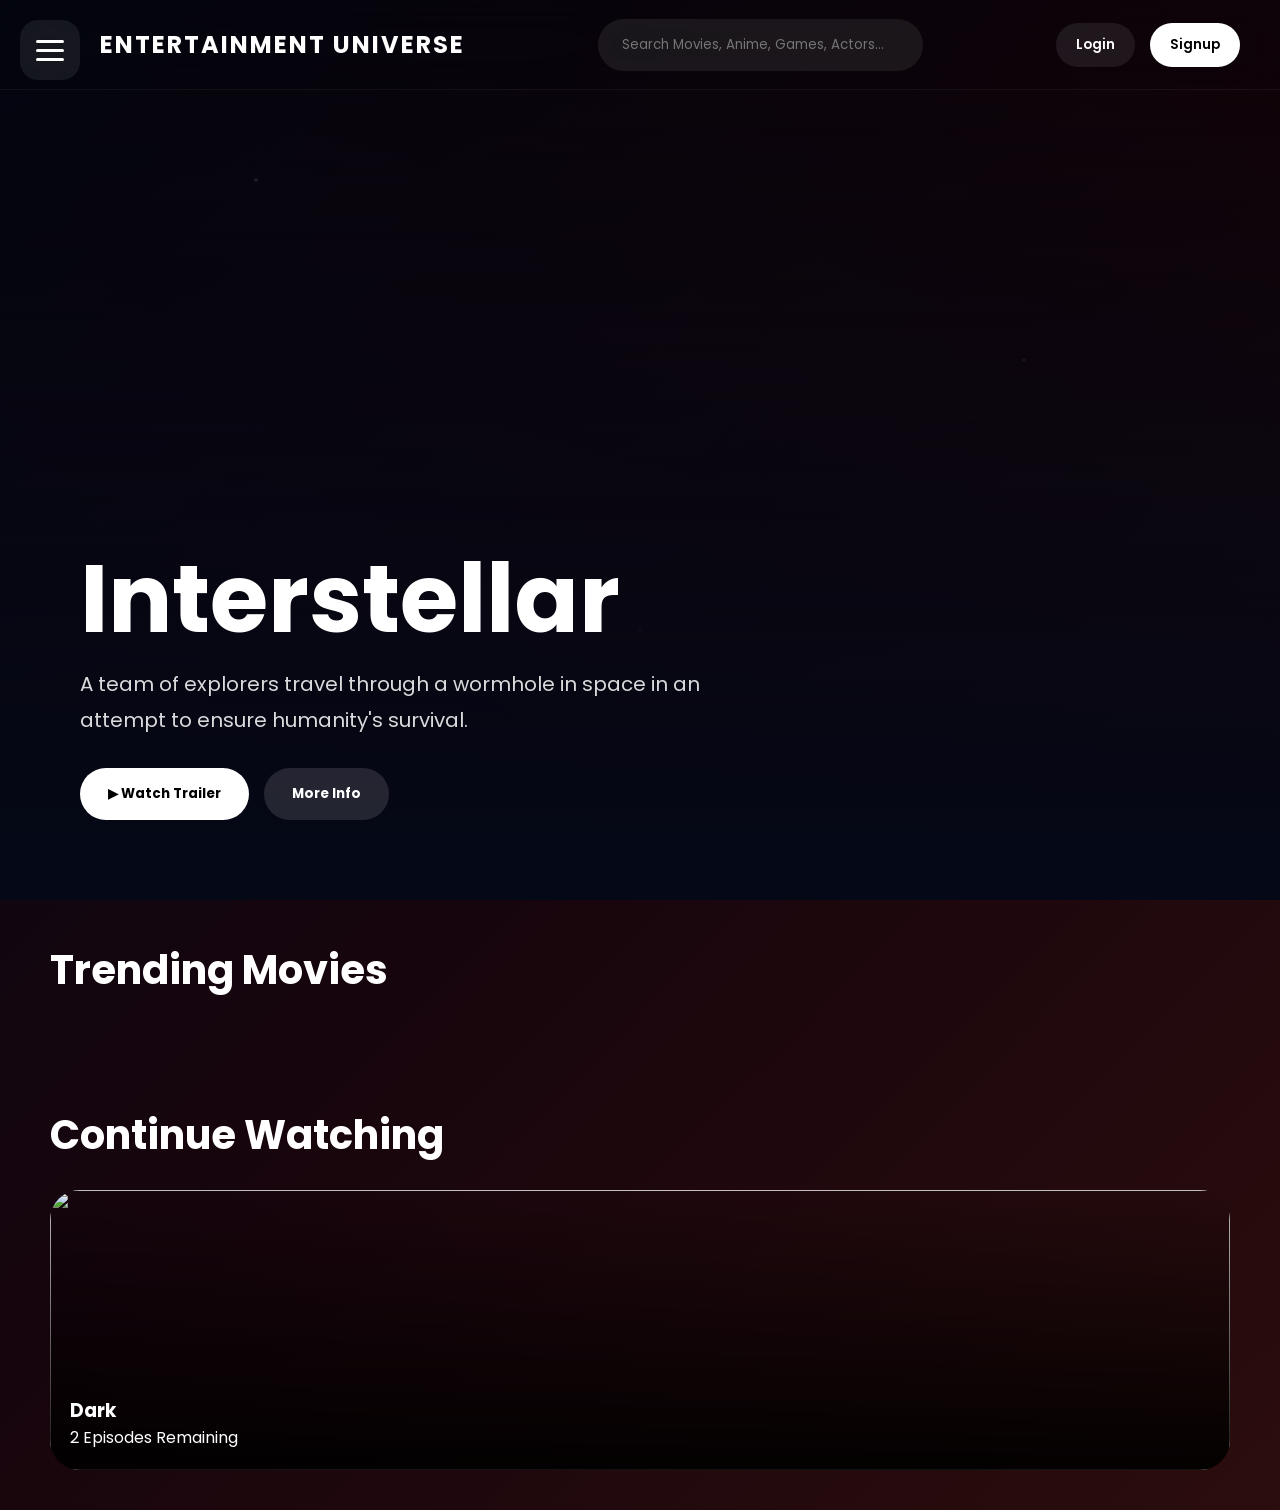
==== index.html @ 8da45f1c "Add files via upload" ====
<!DOCTYPE html>
<html lang="en">

<head>

<meta charset="UTF-8">
<meta name="viewport" content="width=device-width, initial-scale=1.0">

<title>Entertainment Universe</title>

<link rel="stylesheet" href="index.css">

<link href="https://fonts.googleapis.com/css2?family=Poppins:wght@300;400;500;700&display=swap" rel="stylesheet">

</head>

<body class="movies">

<div class="particles"></div>

<!-- MENU BUTTON -->

<div class="menu-btn" id="menuBtn" onclick="toggleSidebar()">

<div class="bar"></div>
<div class="bar"></div>
<div class="bar"></div>

</div>

<!-- SIDEBAR -->

<aside class="sidebar" id="sidebar">

<button onclick="goHome()">🏠 Home</button>

<button onclick="openMovie()">🎬 Movies</button>

<button onclick="openWebSeries()">📺 Web Series</button>

<button onclick="openAnime()">🎌 Anime</button>

<button onclick="openAnimeMovie()">🍿 Anime Movies</button>

<button onclick="openGame()">🎮 Games</button>

<button onclick="openCartoon()">🧸 Cartoons</button>

<button onclick="openWishlist()">❤️ Wishlist</button>

<button onclick="openSettings()">⚙️ Settings</button>

</aside>

<!-- TOPBAR -->

<header class="topbar">

<div class="logo" onclick="goHome()">
ENTERTAINMENT UNIVERSE
</div>

<div class="search-box">

<input type="text"
placeholder="Search Movies, Anime, Games, Actors..."
onkeypress="globalSearch(event)"
oninput="showSuggestions(this.value)">

<div id="suggestionsBox"></div>

</div>

<div class="auth">

<button class="login-btn">
Login
</button>

<button class="signup-btn">
Signup
</button>

</div>

</header>

<!-- HERO -->

<section class="hero" id="home">

<div class="hero-overlay"></div>

<div class="hero-content">

<h1 id="heroTitle">
Interstellar
</h1>

<p id="heroText">
A team of explorers travel through a wormhole in space in an attempt to ensure humanity's survival.
</p>

<div class="hero-buttons">

<button class="watch-btn">
▶ Watch Trailer
</button>

<button class="info-btn" onclick="openMovie()">
More Info
</button>

</div>

</div>

</section>

<!-- TRENDING MOVIES -->

<section class="content-row">

<div class="row-header">
<h2>Trending Movies</h2>
</div>

<div class="movie-row" id="trendingMovies"></div>

</section>

<!-- CONTINUE WATCHING -->

<section class="content-row">

<div class="row-header">
<h2>Continue Watching</h2>
</div>



<div class="wide-card" onclick="openWebSeries()">

<img src="https://picsum.photos/700/400?32">

<div class="wide-overlay"></div>

<div class="wide-info">

<h3>Dark</h3>

<p>2 Episodes Remaining</p>

</div>

</div>

</div>

</section>

<script src="index.js"></script>
<script src="tmdb.js"></script>
<script src="router.js"></script>

</body>

</html>
---- index.css ----
*{
margin:0;
padding:0;
box-sizing:border-box;
font-family:'Poppins',sans-serif;
}

body{
background:#050816;
color:white;
overflow-x:hidden;
transition:0.7s ease;
}

/* PARTICLES */

.particles{
position:fixed;
inset:0;
pointer-events:none;
background-image:
radial-gradient(circle at 20% 20%,rgba(255,255,255,0.15) 2px,transparent 2px),
radial-gradient(circle at 80% 40%,rgba(255,255,255,0.12) 2px,transparent 2px),
radial-gradient(circle at 50% 70%,rgba(255,255,255,0.08) 2px,transparent 2px);
animation:floatParticles 20s linear infinite;
z-index:-1;
}

@keyframes floatParticles{
0%{transform:translateY(0px);}
100%{transform:translateY(-80px);}
}

/* MENU BUTTON */

.menu-btn{
position:fixed;
top:20px;
left:20px;
width:60px;
height:60px;
border-radius:18px;
background:rgba(255,255,255,0.08);
backdrop-filter:blur(20px);
display:flex;
flex-direction:column;
justify-content:center;
align-items:center;
gap:6px;
cursor:pointer;
z-index:3000;
transition:0.4s ease;
}

.menu-btn:hover{
transform:scale(1.08);
background:rgba(255,255,255,0.15);
}

.bar{
width:28px;
height:3px;
border-radius:10px;
background:white;
transition:0.5s ease;
}

.menu-btn.active .bar:nth-child(1){
transform:rotate(45deg) translateY(12px);
}

.menu-btn.active .bar:nth-child(2){
opacity:0;
}

.menu-btn.active .bar:nth-child(3){
transform:rotate(-45deg) translateY(-12px);
}

/* SIDEBAR */

.sidebar{
position:fixed;
top:0;
left:-320px;
width:300px;
height:100vh;
background:rgba(0,0,0,0.85);
backdrop-filter:blur(25px);
padding:120px 20px;
display:flex;
flex-direction:column;
gap:15px;
transition:0.5s ease;
z-index:2500;
}

.sidebar.active{
left:0;
}

.sidebar button{
padding:18px;
border:none;
border-radius:18px;
background:rgba(255,255,255,0.06);
color:white;
cursor:pointer;
font-size:16px;
transition:0.4s ease;
text-align:left;
}

.sidebar button:hover{
transform:translateX(10px);
background:rgba(255,255,255,0.12);
}

/* TOPBAR */

.topbar{
height:90px;
display:flex;
align-items:center;
justify-content:space-between;
padding:0 40px 0 100px;
position:sticky;
top:0;
z-index:1000;
background:rgba(0,0,0,0.35);
backdrop-filter:blur(20px);
border-bottom:1px solid rgba(255,255,255,0.05);
}

.logo{
font-size:24px;
font-weight:700;
letter-spacing:2px;
cursor:pointer;
transition:0.4s ease;
}

.logo:hover{
transform:scale(1.05);
}

.search-box{
flex:1;
display:flex;
justify-content:center;
}

.search-box input{
width:55%;
padding:16px 24px;
border:none;
outline:none;
border-radius:40px;
background:rgba(255,255,255,0.08);
color:white;
backdrop-filter:blur(15px);
transition:0.4s ease;
}

.search-box input:focus{
width:65%;
background:rgba(255,255,255,0.12);
box-shadow:0 0 25px rgba(0,212,255,0.3);
}

.auth{
display:flex;
gap:15px;
}

.auth button{
padding:12px 20px;
border:none;
border-radius:25px;
cursor:pointer;
font-weight:600;
transition:0.4s ease;
}

.login-btn{
background:rgba(255,255,255,0.08);
color:white;
}

.signup-btn{
background:white;
color:black;
}

.auth button:hover{
transform:translateY(-4px);
}

/* HERO */

.hero{
height:90vh;
position:relative;
display:flex;
align-items:flex-end;
padding:80px;
background:url('https://picsum.photos/1600/900?blur=1') center/cover;
overflow:hidden;
transition:0.7s ease;
}

.hero-overlay{
position:absolute;
inset:0;
background:linear-gradient(0deg,#050816 5%,rgba(0,0,0,0.3));
}

.hero-content{
position:relative;
z-index:2;
max-width:700px;
animation:fadeUp 1s ease;
}

.hero-content h1{
font-size:95px;
margin-bottom:20px;
line-height:1;
}

.hero-content p{
font-size:20px;
line-height:1.8;
opacity:0.85;
margin-bottom:30px;
}

.hero-buttons{
display:flex;
gap:15px;
}

.hero-buttons button{
padding:16px 28px;
border:none;
border-radius:35px;
font-weight:700;
cursor:pointer;
transition:0.4s ease;
}

.watch-btn{
background:white;
color:black;
}

.info-btn{
background:rgba(255,255,255,0.12);
color:white;
}

.hero-buttons button:hover{
transform:translateY(-5px) scale(1.03);
}

/* ROWS */

.content-row{
padding:40px 50px;
}

.row-header{
margin-bottom:25px;
}

.row-header h2{
font-size:40px;
}

.movie-row{
display:flex;
gap:25px;
overflow-x:auto;
scrollbar-width:none;
}

.movie-row::-webkit-scrollbar{
display:none;
}

.movie-card{
min-width:260px;
height:420px;
border-radius:28px;
overflow:hidden;
position:relative;
cursor:pointer;
transition:0.5s ease;
background:rgba(255,255,255,0.05);
}

.movie-card:hover{
transform:scale(1.05) translateY(-10px);
}

.movie-card img{
width:100%;
height:100%;
object-fit:cover;
transition:0.5s ease;
}

.movie-card:hover img{
transform:scale(1.08);
}

.movie-info{
position:absolute;
bottom:0;
width:100%;
padding:20px;
background:linear-gradient(0deg,rgba(0,0,0,0.95),transparent);
}

.wide-card{
min-width:500px;
height:280px;
border-radius:30px;
overflow:hidden;
position:relative;
cursor:pointer;
transition:0.5s ease;
}

.wide-card:hover{
transform:scale(1.03);
}

.wide-card img{
width:100%;
height:100%;
object-fit:cover;
}

.wide-overlay{
position:absolute;
inset:0;
background:linear-gradient(0deg,rgba(0,0,0,0.9),transparent);
}

.wide-info{
position:absolute;
bottom:20px;
left:20px;
}

/* THEMES */

.movies{
background:linear-gradient(135deg,#050816,#17050d,#2b0d0d);
}

.games{
background:linear-gradient(135deg,#020617,#001f3f,#00c6ff);
}

.games .hero{
background:url('https://picsum.photos/1600/900?gaming') center/cover;
}

.anime{
background:linear-gradient(135deg,#140021,#41006d,#9c27ff);
}

.anime .hero{
background:url('https://picsum.photos/1600/900?anime') center/cover;
}

.cartoon{
background:linear-gradient(135deg,#1f0036,#ff5f6d,#ffc371);
}

.cartoon .hero{
background:url('https://picsum.photos/1600/900?cartoon') center/cover;
}

@keyframes fadeUp{
from{
opacity:0;
transform:translateY(40px);
}
to{
opacity:1;
transform:translateY(0);
}
}

@media(max-width:900px){

.hero-content h1{
font-size:58px;
}

.search-box input{
width:85%;
}

.topbar{
padding:0 20px 0 90px;
}

.hero{
padding:40px;
}

.content-row{
padding:35px 20px;
}

}

.search-box{
position: relative;
width: 100%;
}

#suggestionsBox{
position: absolute;
top: 55px;
left: 0;
width: 100%;
background: #111;
border-radius: 12px;
overflow: hidden;
z-index: 9999;
box-shadow: 0 10px 25px rgba(0,0,0,0.5);
}

.suggestion-item{
padding: 14px 18px;
cursor: pointer;
border-bottom: 1px solid #222;
transition: 0.3s;
font-size: 15px;
color: white;
}

.suggestion-item:hover{
background: #222;
}
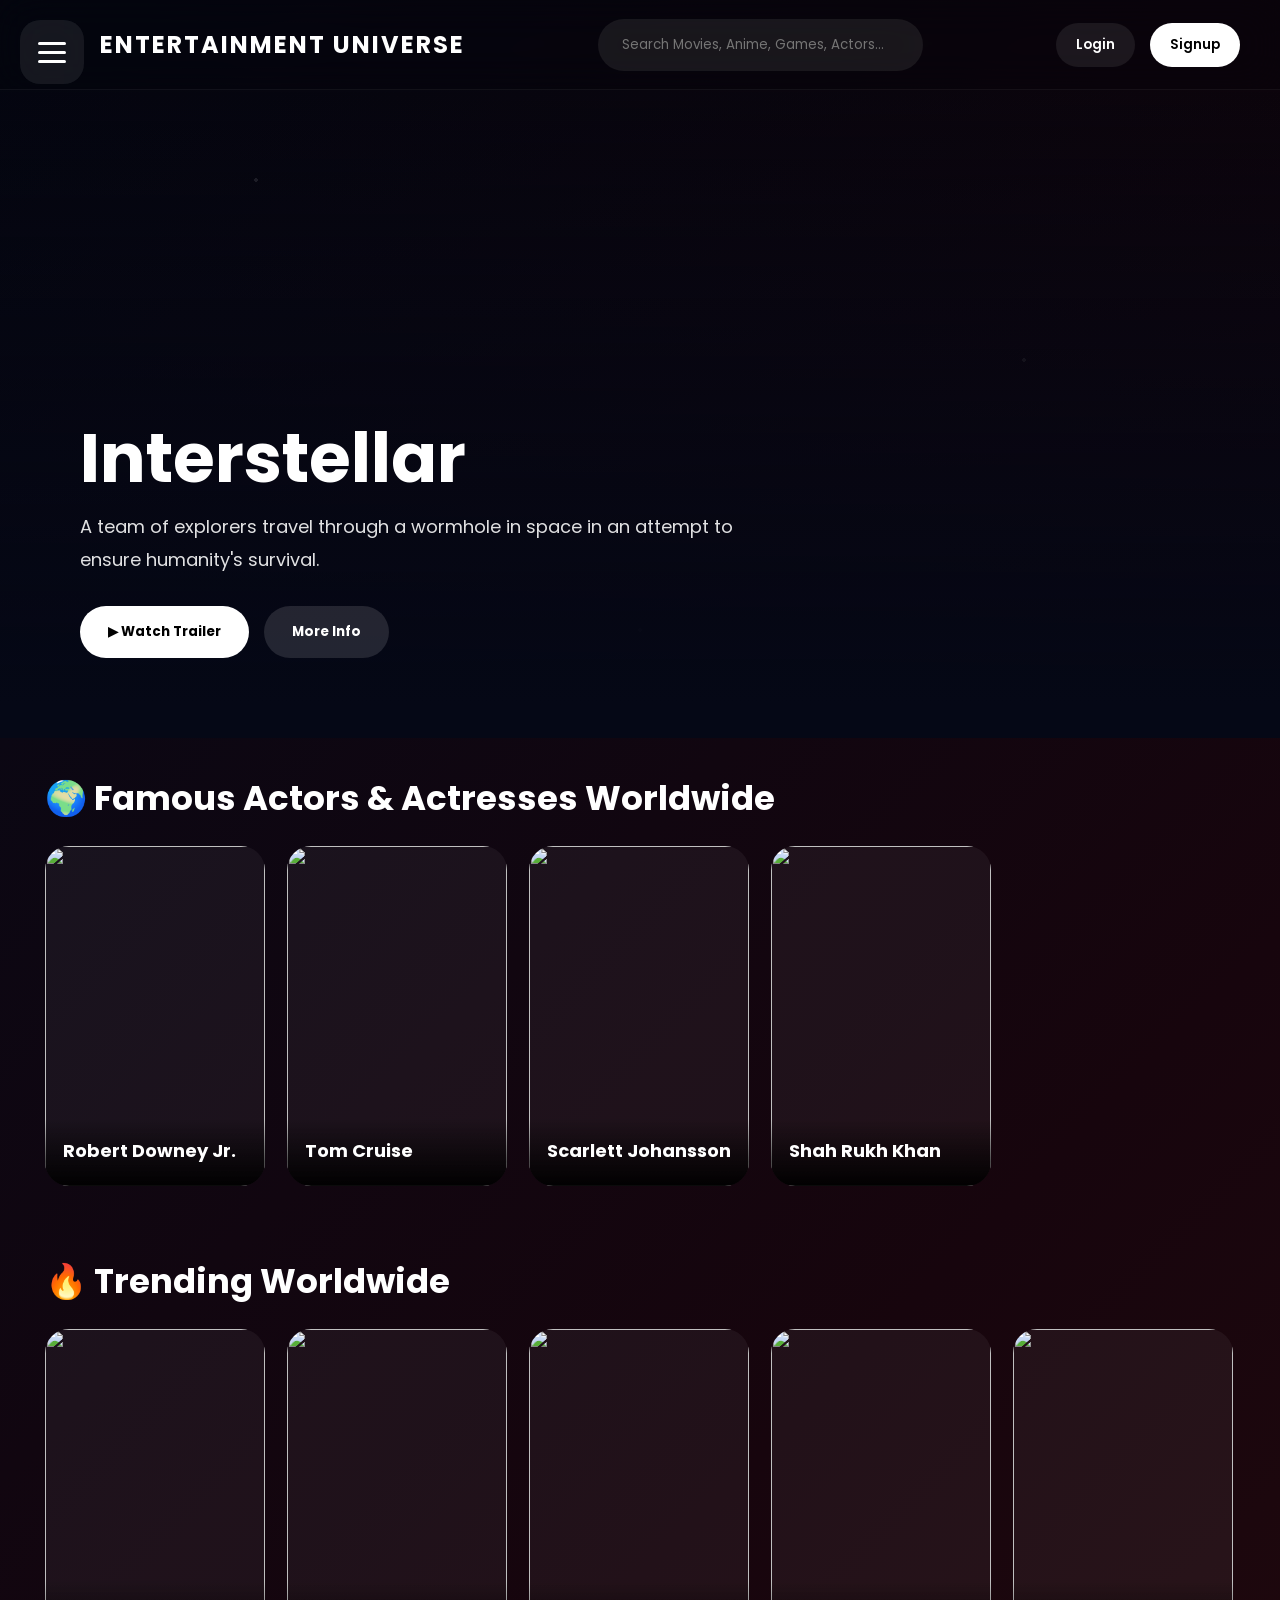
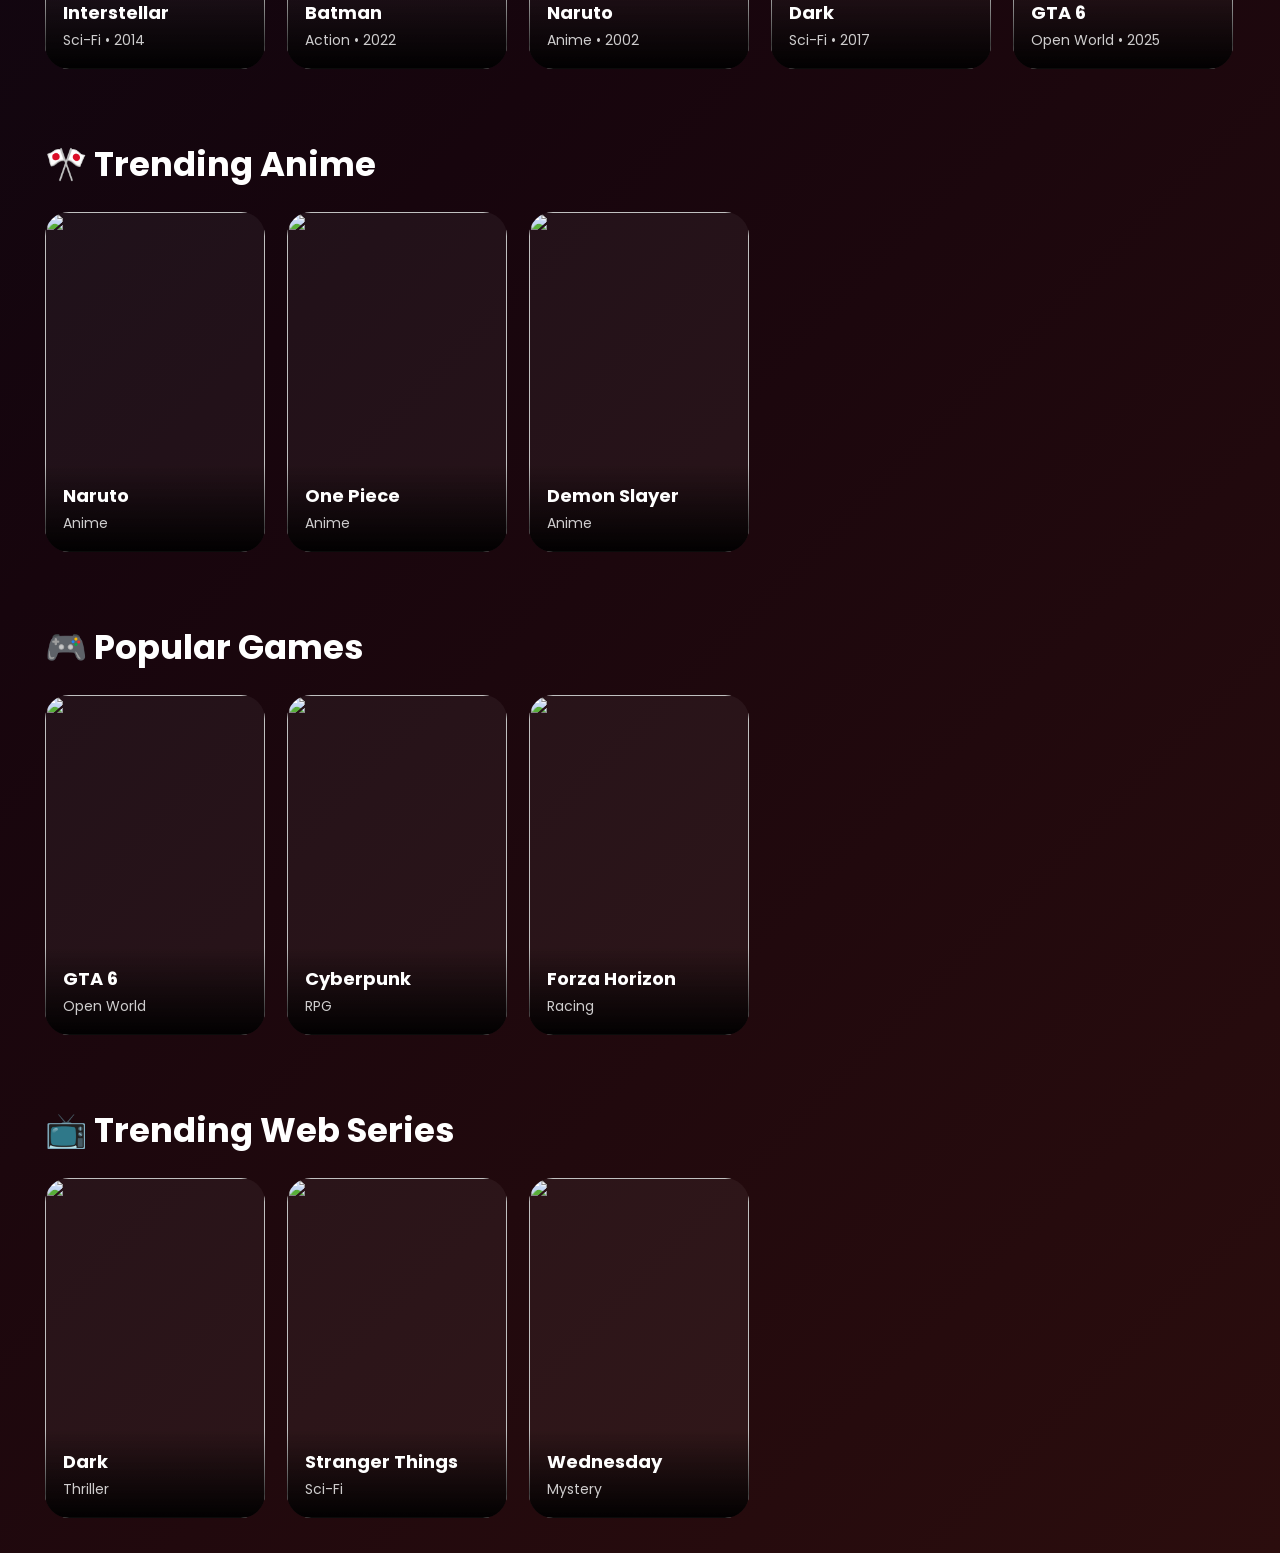
==== commit 18b073c3: "Add files via upload" ====
--- a/index.html
+++ b/index.html
@@ -85,19 +85,25 @@
 
 </header>
 
-<!-- HERO -->
-
-<section class="hero" id="home">
+<!-- HERO SWIPER -->
+
+<section class="hero-swiper">
+
+<!-- SLIDE 1 -->
+
+<div class="slide active">
+
+<img src="https://picsum.photos/1600/900?interstellar">
 
 <div class="hero-overlay"></div>
 
 <div class="hero-content">
 
-<h1 id="heroTitle">
+<h1>
 Interstellar
 </h1>
 
-<p id="heroText">
+<p>
 A team of explorers travel through a wormhole in space in an attempt to ensure humanity's survival.
 </p>
 
@@ -115,41 +121,347 @@
 
 </div>
 
-</section>
-
-<!-- TRENDING MOVIES -->
+</div>
+
+<!-- SLIDE 2 -->
+
+<div class="slide">
+
+<img src="https://picsum.photos/1600/900?anime">
+
+<div class="hero-overlay"></div>
+
+<div class="hero-content">
+
+<h1>
+Attack On Titan
+</h1>
+
+<p>
+Humanity fights for survival against gigantic Titans beyond the walls.
+</p>
+
+<div class="hero-buttons">
+
+<button class="watch-btn">
+▶ Watch Trailer
+</button>
+
+<button class="info-btn" onclick="openAnime()">
+More Info
+</button>
+
+</div>
+
+</div>
+
+</div>
+
+<!-- SLIDE 3 -->
+
+<div class="slide">
+
+<img src="https://picsum.photos/1600/900?game">
+
+<div class="hero-overlay"></div>
+
+<div class="hero-content">
+
+<h1>
+GTA 6
+</h1>
+
+<p>
+Explore the next generation open world crime universe.
+</p>
+
+<div class="hero-buttons">
+
+<button class="watch-btn">
+▶ Watch Trailer
+</button>
+
+<button class="info-btn" onclick="openGame()">
+More Info
+</button>
+
+</div>
+
+</div>
+
+</div>
+
+<!-- SLIDE 4 -->
+
+<div class="slide">
+
+<img src="https://picsum.photos/1600/900?webseries">
+
+<div class="hero-overlay"></div>
+
+<div class="hero-content">
+
+<h1>
+Dark
+</h1>
+
+<p>
+A mysterious time travel thriller that connects generations.
+</p>
+
+<div class="hero-buttons">
+
+<button class="watch-btn">
+▶ Watch Trailer
+</button>
+
+<button class="info-btn" onclick="openWebSeries()">
+More Info
+</button>
+
+</div>
+
+</div>
+
+</div>
+
+</section>
+
+<!-- FAMOUS ACTORS -->
 
 <section class="content-row">
 
 <div class="row-header">
-<h2>Trending Movies</h2>
-</div>
-
-<div class="movie-row" id="trendingMovies"></div>
-
-</section>
-
-<!-- CONTINUE WATCHING -->
+<h2>🌍 Famous Actors & Actresses Worldwide</h2>
+</div>
+
+<div class="movie-row">
+
+<div class="movie-card">
+
+<img src="https://picsum.photos/300/450?actor1">
+
+<div class="movie-info">
+
+<h3>Robert Downey Jr.</h3>
+
+</div>
+
+</div>
+
+<div class="movie-card">
+
+<img src="https://picsum.photos/300/450?actor2">
+
+<div class="movie-info">
+
+<h3>Tom Cruise</h3>
+
+</div>
+
+</div>
+
+<div class="movie-card">
+
+<img src="https://picsum.photos/300/450?actor3">
+
+<div class="movie-info">
+
+<h3>Scarlett Johansson</h3>
+
+</div>
+
+</div>
+
+<div class="movie-card">
+
+<img src="https://picsum.photos/300/450?actor4">
+
+<div class="movie-info">
+
+<h3>Shah Rukh Khan</h3>
+
+</div>
+
+</div>
+
+</div>
+
+</section>
+
+<!-- TRENDING WORLDWIDE -->
 
 <section class="content-row">
 
 <div class="row-header">
-<h2>Continue Watching</h2>
-</div>
-
-
-
-<div class="wide-card" onclick="openWebSeries()">
-
-<img src="https://picsum.photos/700/400?32">
-
-<div class="wide-overlay"></div>
-
-<div class="wide-info">
+<h2>🔥 Trending Worldwide</h2>
+</div>
+
+<div class="movie-row" id="trendingMovies">
+
+</div>
+
+</section>
+
+<!-- TRENDING ANIME -->
+
+<section class="content-row">
+
+<div class="row-header">
+<h2>🎌 Trending Anime</h2>
+</div>
+
+<div class="movie-row">
+
+<div class="movie-card">
+
+<img src="https://picsum.photos/300/450?anime1">
+
+<div class="movie-info">
+
+<h3>Naruto</h3>
+
+<p>Anime</p>
+
+</div>
+
+</div>
+
+<div class="movie-card">
+
+<img src="https://picsum.photos/300/450?anime2">
+
+<div class="movie-info">
+
+<h3>One Piece</h3>
+
+<p>Anime</p>
+
+</div>
+
+</div>
+
+<div class="movie-card">
+
+<img src="https://picsum.photos/300/450?anime3">
+
+<div class="movie-info">
+
+<h3>Demon Slayer</h3>
+
+<p>Anime</p>
+
+</div>
+
+</div>
+
+</div>
+
+</section>
+
+<!-- POPULAR GAMES -->
+
+<section class="content-row">
+
+<div class="row-header">
+<h2>🎮 Popular Games</h2>
+</div>
+
+<div class="movie-row">
+
+<div class="movie-card">
+
+<img src="https://picsum.photos/300/450?game1">
+
+<div class="movie-info">
+
+<h3>GTA 6</h3>
+
+<p>Open World</p>
+
+</div>
+
+</div>
+
+<div class="movie-card">
+
+<img src="https://picsum.photos/300/450?game2">
+
+<div class="movie-info">
+
+<h3>Cyberpunk</h3>
+
+<p>RPG</p>
+
+</div>
+
+</div>
+
+<div class="movie-card">
+
+<img src="https://picsum.photos/300/450?game3">
+
+<div class="movie-info">
+
+<h3>Forza Horizon</h3>
+
+<p>Racing</p>
+
+</div>
+
+</div>
+
+</div>
+
+</section>
+
+<!-- WEB SERIES -->
+
+<section class="content-row">
+
+<div class="row-header">
+<h2>📺 Trending Web Series</h2>
+</div>
+
+<div class="movie-row">
+
+<div class="movie-card">
+
+<img src="https://picsum.photos/300/450?series1">
+
+<div class="movie-info">
 
 <h3>Dark</h3>
 
-<p>2 Episodes Remaining</p>
+<p>Thriller</p>
+
+</div>
+
+</div>
+
+<div class="movie-card">
+
+<img src="https://picsum.photos/300/450?series2">
+
+<div class="movie-info">
+
+<h3>Stranger Things</h3>
+
+<p>Sci-Fi</p>
+
+</div>
+
+</div>
+
+<div class="movie-card">
+
+<img src="https://picsum.photos/300/450?series3">
+
+<div class="movie-info">
+
+<h3>Wednesday</h3>
+
+<p>Mystery</p>
 
 </div>
 
@@ -162,6 +474,7 @@
 <script src="index.js"></script>
 <script src="tmdb.js"></script>
 <script src="router.js"></script>
+<script src="swiper.js"></script>
 
 </body>
 
--- a/index.css
+++ b/index.css
@@ -1,3 +1,6 @@
+/* =========================
+GLOBAL
+========================= */
 
 *{
 margin:0;
@@ -13,7 +16,9 @@
 transition:0.7s ease;
 }
 
-/* PARTICLES */
+/* =========================
+PARTICLES
+========================= */
 
 .particles{
 position:fixed;
@@ -28,19 +33,25 @@
 }
 
 @keyframes floatParticles{
-0%{transform:translateY(0px);}
-100%{transform:translateY(-80px);}
-}
-
-/* MENU BUTTON */
+0%{
+transform:translateY(0px);
+}
+100%{
+transform:translateY(-80px);
+}
+}
+
+/* =========================
+MENU BUTTON
+========================= */
 
 .menu-btn{
 position:fixed;
 top:20px;
 left:20px;
-width:60px;
-height:60px;
-border-radius:18px;
+width:64px;
+height:64px;
+border-radius:20px;
 background:rgba(255,255,255,0.08);
 backdrop-filter:blur(20px);
 display:flex;
@@ -78,22 +89,27 @@
 transform:rotate(-45deg) translateY(-12px);
 }
 
-/* SIDEBAR */
+/* =========================
+SIDEBAR
+========================= */
 
 .sidebar{
 position:fixed;
 top:0;
 left:-320px;
-width:300px;
+width:320px;
 height:100vh;
-background:rgba(0,0,0,0.85);
+background:rgba(0,0,0,0.88);
 backdrop-filter:blur(25px);
-padding:120px 20px;
+padding-top:120px;
+padding-left:20px;
+padding-right:20px;
+padding-bottom:120px;
 display:flex;
 flex-direction:column;
-gap:15px;
+overflow-y:auto;
+z-index:2500;
 transition:0.5s ease;
-z-index:2500;
 }
 
 .sidebar.active{
@@ -101,23 +117,29 @@
 }
 
 .sidebar button{
-padding:18px;
+width:100%;
+padding:18px 22px;
 border:none;
-border-radius:18px;
+border-radius:20px;
 background:rgba(255,255,255,0.06);
 color:white;
-cursor:pointer;
-font-size:16px;
-transition:0.4s ease;
+font-size:20px;
+font-weight:500;
 text-align:left;
+cursor:pointer;
+transition:0.3s ease;
+backdrop-filter:blur(12px);
+margin-bottom:14px;
 }
 
 .sidebar button:hover{
-transform:translateX(10px);
+transform:translateX(8px);
 background:rgba(255,255,255,0.12);
 }
 
-/* TOPBAR */
+/* =========================
+TOPBAR
+========================= */
 
 .topbar{
 height:90px;
@@ -145,10 +167,15 @@
 transform:scale(1.05);
 }
 
+/* =========================
+SEARCH BOX
+========================= */
+
 .search-box{
 flex:1;
 display:flex;
 justify-content:center;
+position:relative;
 }
 
 .search-box input{
@@ -169,6 +196,10 @@
 box-shadow:0 0 25px rgba(0,212,255,0.3);
 }
 
+/* =========================
+AUTH
+========================= */
+
 .auth{
 display:flex;
 gap:15px;
@@ -197,42 +228,70 @@
 transform:translateY(-4px);
 }
 
-/* HERO */
-
-.hero{
-height:90vh;
+/* =========================
+HERO SWIPER
+========================= */
+
+.hero-swiper{
 position:relative;
-display:flex;
-align-items:flex-end;
-padding:80px;
-background:url('https://picsum.photos/1600/900?blur=1') center/cover;
+height:72vh;
 overflow:hidden;
-transition:0.7s ease;
+}
+
+.slide{
+position:absolute;
+inset:0;
+opacity:0;
+transition:opacity 1.2s ease;
+}
+
+.slide.active{
+opacity:1;
+z-index:2;
+}
+
+.slide img{
+width:100%;
+height:100%;
+object-fit:cover;
+transform:scale(1.08);
+animation:zoomEffect 10s linear infinite;
+}
+
+@keyframes zoomEffect{
+0%{
+transform:scale(1);
+}
+100%{
+transform:scale(1.08);
+}
 }
 
 .hero-overlay{
 position:absolute;
 inset:0;
-background:linear-gradient(0deg,#050816 5%,rgba(0,0,0,0.3));
+background:linear-gradient(0deg,#050816 5%,rgba(0,0,0,0.25));
 }
 
 .hero-content{
-position:relative;
+position:absolute;
+bottom:80px;
+left:80px;
 z-index:2;
 max-width:700px;
 animation:fadeUp 1s ease;
 }
 
 .hero-content h1{
-font-size:95px;
-margin-bottom:20px;
+font-size:68px;
+margin-bottom:18px;
 line-height:1;
 }
 
 .hero-content p{
-font-size:20px;
+font-size:18px;
 line-height:1.8;
-opacity:0.85;
+opacity:0.88;
 margin-bottom:30px;
 }
 
@@ -264,35 +323,42 @@
 transform:translateY(-5px) scale(1.03);
 }
 
-/* ROWS */
+/* =========================
+ROWS
+========================= */
 
 .content-row{
-padding:40px 50px;
+padding:35px 45px;
 }
 
 .row-header{
-margin-bottom:25px;
+margin-bottom:22px;
 }
 
 .row-header h2{
-font-size:40px;
+font-size:34px;
 }
 
 .movie-row{
 display:flex;
-gap:25px;
+gap:22px;
 overflow-x:auto;
 scrollbar-width:none;
+scroll-behavior:smooth;
 }
 
 .movie-row::-webkit-scrollbar{
 display:none;
 }
 
+/* =========================
+MOVIE CARD
+========================= */
+
 .movie-card{
-min-width:260px;
-height:420px;
-border-radius:28px;
+min-width:220px;
+height:340px;
+border-radius:24px;
 overflow:hidden;
 position:relative;
 cursor:pointer;
@@ -301,7 +367,7 @@
 }
 
 .movie-card:hover{
-transform:scale(1.05) translateY(-10px);
+transform:scale(1.05) translateY(-8px);
 }
 
 .movie-card img{
@@ -319,43 +385,23 @@
 position:absolute;
 bottom:0;
 width:100%;
-padding:20px;
+padding:18px;
 background:linear-gradient(0deg,rgba(0,0,0,0.95),transparent);
 }
 
-.wide-card{
-min-width:500px;
-height:280px;
-border-radius:30px;
-overflow:hidden;
-position:relative;
-cursor:pointer;
-transition:0.5s ease;
-}
-
-.wide-card:hover{
-transform:scale(1.03);
-}
-
-.wide-card img{
-width:100%;
-height:100%;
-object-fit:cover;
-}
-
-.wide-overlay{
-position:absolute;
-inset:0;
-background:linear-gradient(0deg,rgba(0,0,0,0.9),transparent);
-}
-
-.wide-info{
-position:absolute;
-bottom:20px;
-left:20px;
-}
-
-/* THEMES */
+.movie-info h3{
+font-size:18px;
+margin-bottom:4px;
+}
+
+.movie-info p{
+font-size:14px;
+opacity:0.8;
+}
+
+/* =========================
+THEMES
+========================= */
 
 .movies{
 background:linear-gradient(135deg,#050816,#17050d,#2b0d0d);
@@ -365,25 +411,47 @@
 background:linear-gradient(135deg,#020617,#001f3f,#00c6ff);
 }
 
-.games .hero{
-background:url('https://picsum.photos/1600/900?gaming') center/cover;
-}
-
 .anime{
 background:linear-gradient(135deg,#140021,#41006d,#9c27ff);
 }
 
-.anime .hero{
-background:url('https://picsum.photos/1600/900?anime') center/cover;
-}
-
 .cartoon{
 background:linear-gradient(135deg,#1f0036,#ff5f6d,#ffc371);
 }
 
-.cartoon .hero{
-background:url('https://picsum.photos/1600/900?cartoon') center/cover;
-}
+/* =========================
+SEARCH SUGGESTIONS
+========================= */
+
+#suggestionsBox{
+position:absolute;
+top:60px;
+left:50%;
+transform:translateX(-50%);
+width:55%;
+background:#111;
+border-radius:16px;
+overflow:hidden;
+z-index:9999;
+box-shadow:0 10px 25px rgba(0,0,0,0.5);
+}
+
+.suggestion-item{
+padding:14px 18px;
+cursor:pointer;
+border-bottom:1px solid #222;
+transition:0.3s;
+font-size:15px;
+color:white;
+}
+
+.suggestion-item:hover{
+background:#1f2937;
+}
+
+/* =========================
+ANIMATIONS
+========================= */
 
 @keyframes fadeUp{
 from{
@@ -396,10 +464,14 @@
 }
 }
 
+/* =========================
+RESPONSIVE
+========================= */
+
 @media(max-width:900px){
 
 .hero-content h1{
-font-size:58px;
+font-size:48px;
 }
 
 .search-box input{
@@ -410,42 +482,28 @@
 padding:0 20px 0 90px;
 }
 
-.hero{
-padding:40px;
+.hero-content{
+left:30px;
+bottom:40px;
+max-width:90%;
 }
 
 .content-row{
-padding:35px 20px;
-}
-
-}
-
-.search-box{
-position: relative;
-width: 100%;
-}
-
-#suggestionsBox{
-position: absolute;
-top: 55px;
-left: 0;
-width: 100%;
-background: #111;
-border-radius: 12px;
-overflow: hidden;
-z-index: 9999;
-box-shadow: 0 10px 25px rgba(0,0,0,0.5);
-}
-
-.suggestion-item{
-padding: 14px 18px;
-cursor: pointer;
-border-bottom: 1px solid #222;
-transition: 0.3s;
-font-size: 15px;
-color: white;
-}
-
-.suggestion-item:hover{
-background: #222;
+padding:30px 20px;
+}
+
+.movie-card{
+min-width:180px;
+height:280px;
+}
+
+.sidebar{
+width:280px;
+}
+
+.sidebar button{
+font-size:18px;
+padding:16px 18px;
+}
+
 }
